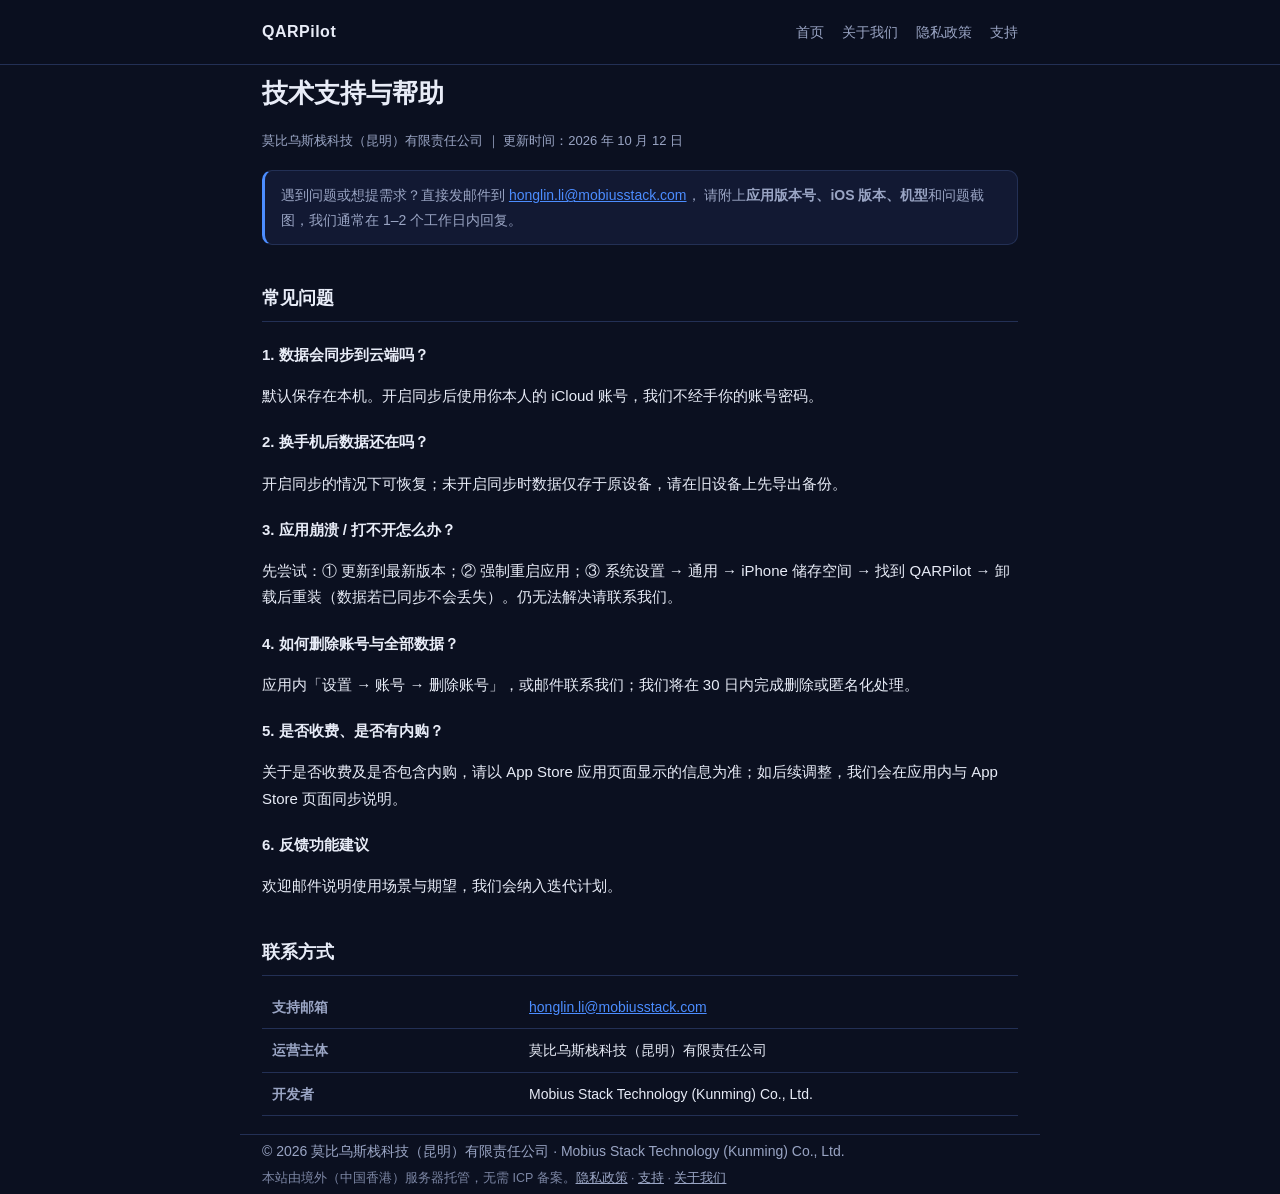
==== support.html @ 1c4980bc "官网初版：首页/关于我们/隐私政策/支持/404（境外托管）" ====
<!doctype html>
<html lang="zh-CN">
<head>
<meta charset="utf-8">
<meta name="viewport" content="width=device-width,initial-scale=1">
<title>技术支持 · QARPilot</title>
<link rel="stylesheet" href="style.css">
</head>
<body>
<header>
  <div class="wrap">
    <div class="brand">QARPilot</div>
    <nav><a href="index.html">首页</a><a href="about.html">关于我们</a><a href="privacy.html">隐私政策</a><a href="support.html">支持</a></nav>
  </div>
</header>
<main class="wrap">
  <h1 class="doc">技术支持与帮助</h1>
  <p class="meta">莫比乌斯栈科技（昆明）有限责任公司 ｜ 更新时间：2026 年 10 月 12 日</p>

  <div class="note">
    遇到问题或想提需求？直接发邮件到
    <a href="mailto:honglin.li@mobiusstack.com">honglin.li@mobiusstack.com</a>，
    请附上<strong>应用版本号、iOS 版本、机型</strong>和问题截图，我们通常在 1–2 个工作日内回复。
  </div>

  <h2>常见问题</h2>

  <h3 class="sub">1. 数据会同步到云端吗？</h3>
  <p>默认保存在本机。开启同步后使用你本人的 iCloud 账号，我们不经手你的账号密码。</p>

  <h3 class="sub">2. 换手机后数据还在吗？</h3>
  <p>开启同步的情况下可恢复；未开启同步时数据仅存于原设备，请在旧设备上先导出备份。</p>

  <h3 class="sub">3. 应用崩溃 / 打不开怎么办？</h3>
  <p>先尝试：① 更新到最新版本；② 强制重启应用；③ 系统设置 → 通用 → iPhone 储存空间 → 找到 QARPilot → 卸载后重装（数据若已同步不会丢失）。仍无法解决请联系我们。</p>

  <h3 class="sub">4. 如何删除账号与全部数据？</h3>
  <p>应用内「设置 → 账号 → 删除账号」，或邮件联系我们；我们将在 30 日内完成删除或匿名化处理。</p>

  <h3 class="sub">5. 是否收费、是否有内购？</h3>
  <p>关于是否收费及是否包含内购，请以 App Store 应用页面显示的信息为准；如后续调整，我们会在应用内与 App Store 页面同步说明。</p>

  <h3 class="sub">6. 反馈功能建议</h3>
  <p>欢迎邮件说明使用场景与期望，我们会纳入迭代计划。</p>

  <h2>联系方式</h2>
  <table>
    <tr><th>支持邮箱</th><td><a href="mailto:honglin.li@mobiusstack.com">honglin.li@mobiusstack.com</a></td></tr>
    <tr><th>运营主体</th><td>莫比乌斯栈科技（昆明）有限责任公司</td></tr>
    <tr><th>开发者</th><td>Mobius Stack Technology (Kunming) Co., Ltd.</td></tr>
  </table>
</main>
<footer class="wrap">
  <p>© 2026 莫比乌斯栈科技（昆明）有限责任公司 · Mobius Stack Technology (Kunming) Co., Ltd.</p>
  <p class="fine">本站由境外（中国香港）服务器托管，无需 ICP 备案。<a href="privacy.html">隐私政策</a> · <a href="support.html">支持</a> · <a href="about.html">关于我们</a></p>
</footer>
</body>
</html>
---- style.css ----
:root{
  --bg:#0b1020; --card:#121933; --fg:#e8ecf7; --muted:#9aa5c4;
  --accent:#4c8dff; --line:#233055;
}
*{box-sizing:border-box}
html{-webkit-text-size-adjust:100%}
body{margin:0;background:var(--bg);color:var(--fg);
  font-family:-apple-system,BlinkMacSystemFont,"PingFang SC","Hiragino Sans GB","Microsoft YaHei",sans-serif;
  line-height:1.75}
.wrap{max-width:800px;margin:0 auto;padding:0 22px}
header{border-bottom:1px solid var(--line);background:rgba(11,16,32,.92);position:sticky;top:0;backdrop-filter:blur(8px);z-index:9}
header .wrap{display:flex;align-items:center;justify-content:space-between;height:64px}
.brand{font-weight:700;letter-spacing:.5px}
nav a{color:var(--muted);text-decoration:none;margin-left:18px;font-size:14px}
nav a:hover{color:var(--fg)}
.hero{padding:72px 0 48px}
.hero h1{font-size:34px;margin:0 0 14px;line-height:1.3}
.hero p.lead{font-size:17px;color:var(--muted);margin:0 0 26px}
.tag{display:inline-block;font-size:12px;color:var(--accent);border:1px solid var(--accent);
  border-radius:999px;padding:2px 10px;margin-bottom:18px}
.btn{display:inline-block;background:var(--accent);color:#fff;text-decoration:none;
  padding:11px 20px;border-radius:10px;font-weight:600;font-size:15px}
.btn.ghost{background:transparent;border:1px solid var(--line);color:var(--fg);margin-left:10px}
.grid{display:grid;grid-template-columns:repeat(auto-fit,minmax(220px,1fr));gap:14px;padding:8px 0 40px}
.card{background:var(--card);border:1px solid var(--line);border-radius:14px;padding:18px 18px 6px}
.card h3{margin:0 0 6px;font-size:16px}
.card p{color:var(--muted);font-size:14px;margin:0 0 12px}
main{padding:34px 0 60px}
h1.doc{font-size:26px;margin:6px 0 4px}
h2{font-size:18px;margin:34px 0 10px;padding-bottom:6px;border-bottom:1px solid var(--line)}
h3.sub{font-size:15px;margin:20px 0 6px;color:var(--fg)}
p,li{font-size:15px}
ul{padding-left:22px}
.meta{color:var(--muted);font-size:13px}
.note{background:var(--card);border:1px solid var(--line);border-left:3px solid var(--accent);
  border-radius:10px;padding:12px 16px;color:var(--muted);font-size:14px;margin:18px 0}
table{width:100%;border-collapse:collapse;margin:10px 0 18px;font-size:14px}
th,td{text-align:left;padding:9px 10px;border-bottom:1px solid var(--line);vertical-align:top}
th{color:var(--muted);font-weight:600;width:34%}
hr{border:0;border-top:1px solid var(--line);margin:34px 0}
footer{border-top:1px solid var(--line);padding:26px 0 40px;color:var(--muted);font-size:13px}
footer a{color:var(--muted)}
a{color:var(--accent)}
code{background:var(--card);padding:1px 6px;border-radius:6px;font-size:13px}

/* —— 2026-10-12 增补：卡片/页脚/列表 —— */
.card.featured{margin:14px 0 34px}
.card.featured h3{font-size:22px;margin:10px 0 8px}
ul.tight{margin:10px 0 16px;padding-left:20px}
ul.tight li{margin:6px 0}
footer .wrap{padding-top:26px;padding-bottom:34px}
footer p{margin:4px 0;color:var(--muted);font-size:14px}
footer p.fine{font-size:12.5px;color:#7c86a4}
h2{margin-top:38px}
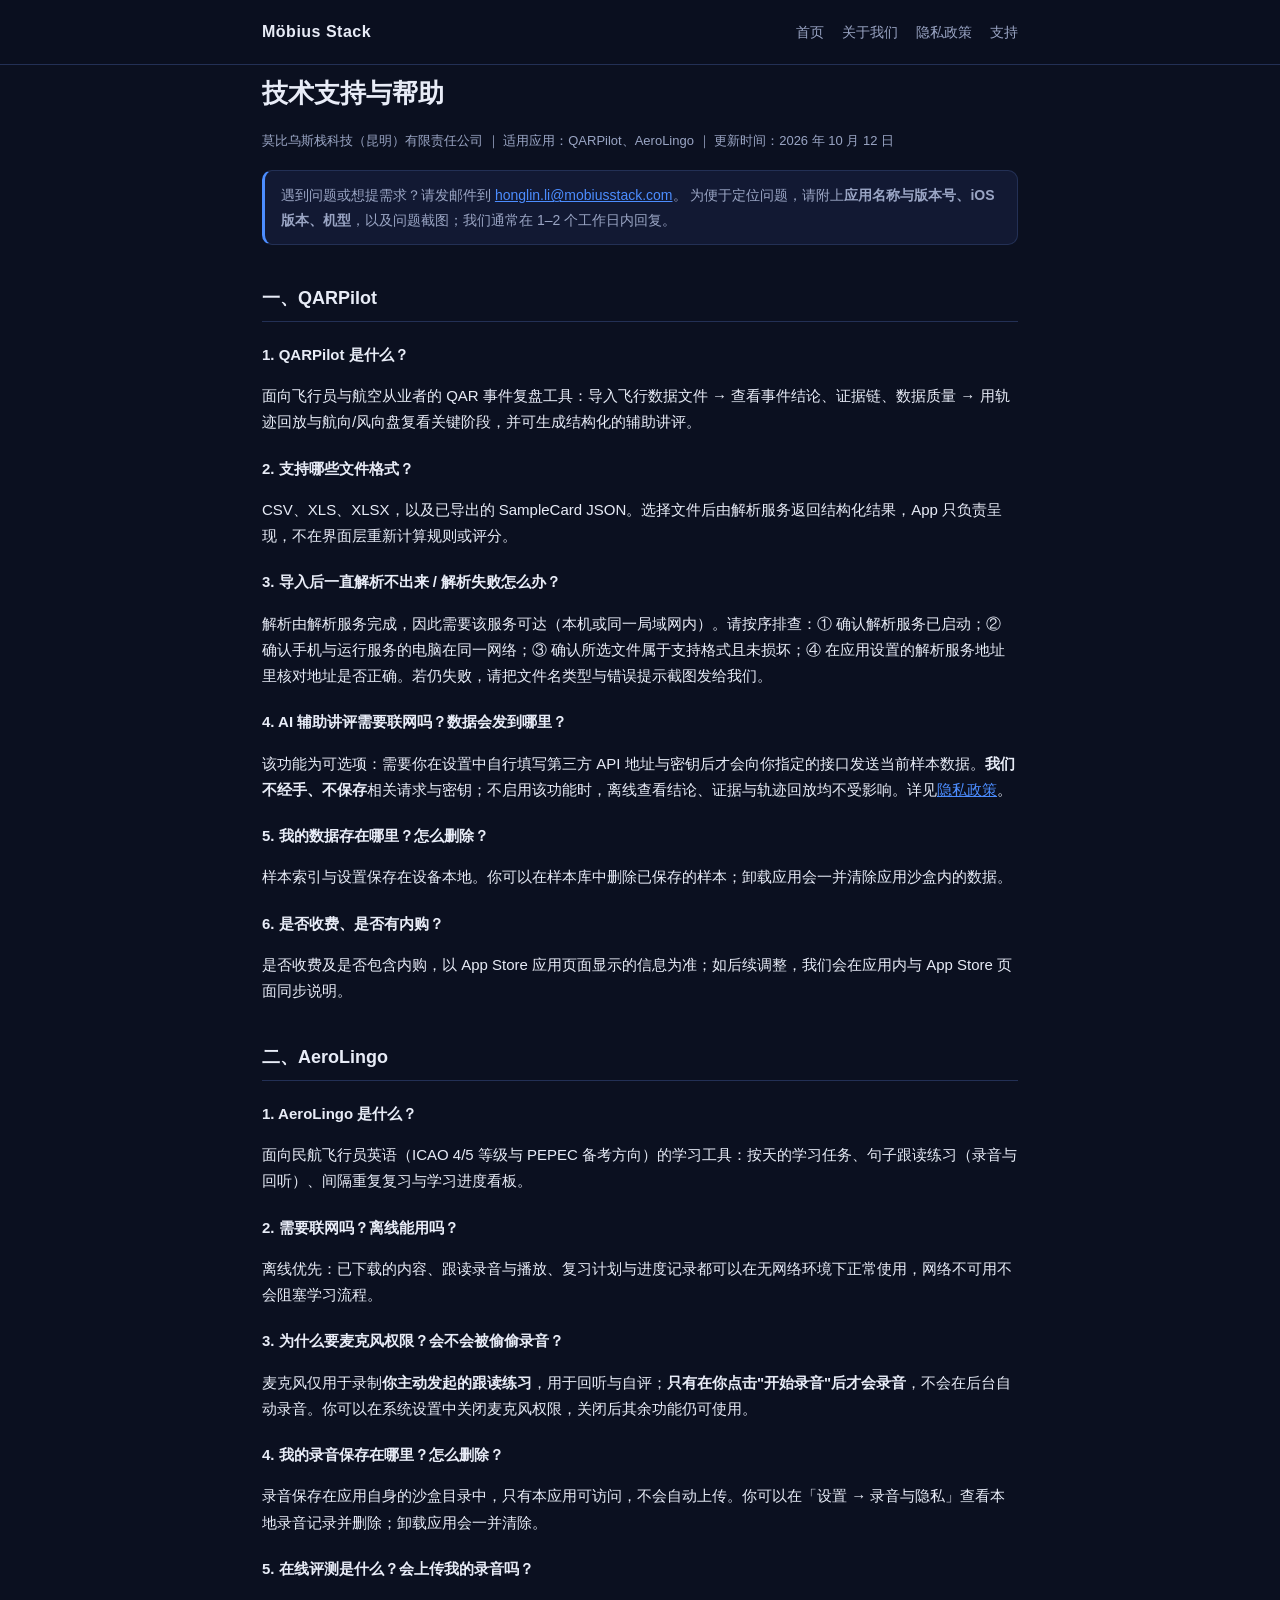
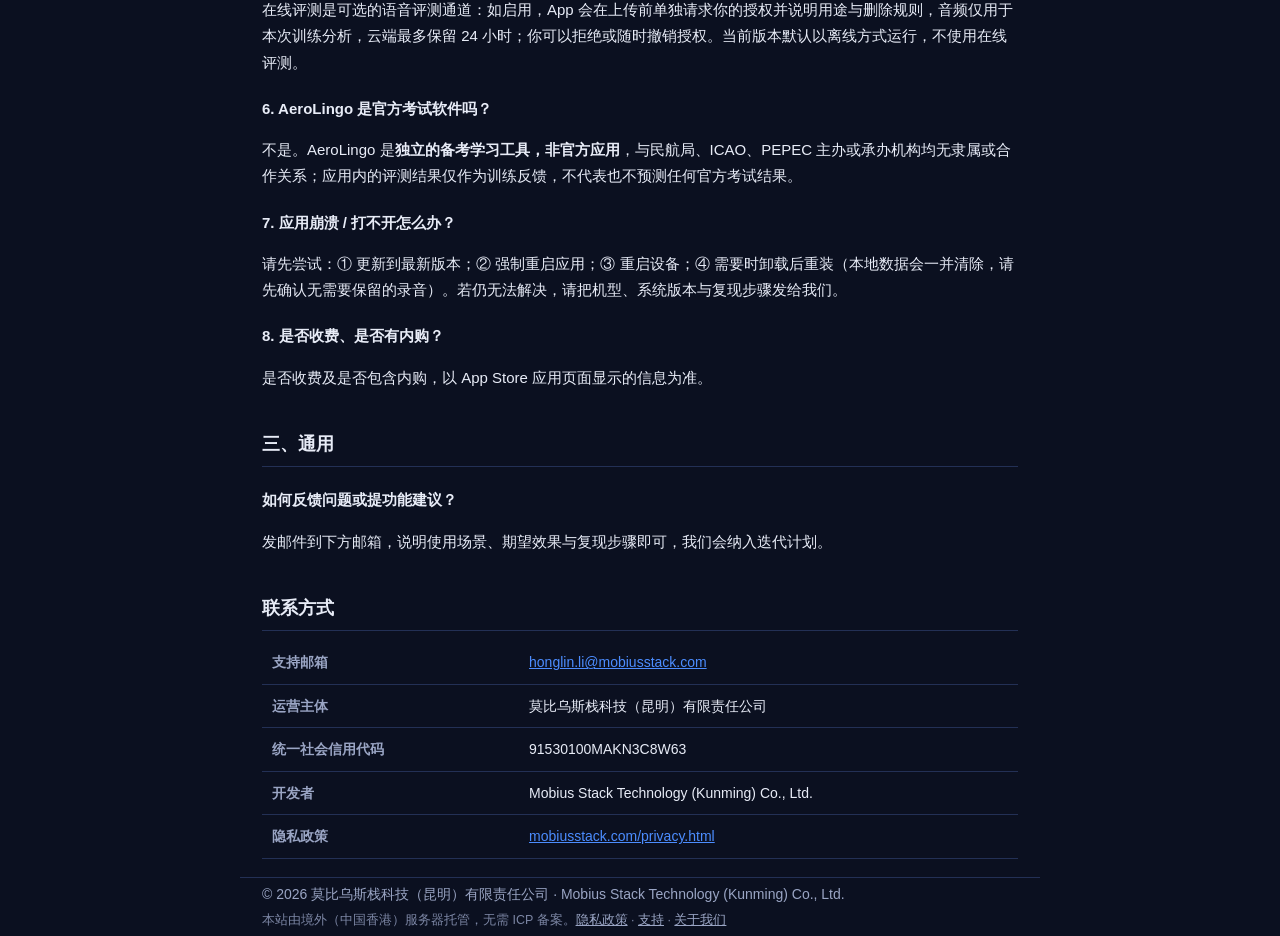
==== commit dd3e8220: "privacy/support: 重写为与实际功能一致（QARPilot + AeroLingo）" ====
--- a/support.html
+++ b/support.html
@@ -3,51 +3,84 @@
 <head>
 <meta charset="utf-8">
 <meta name="viewport" content="width=device-width,initial-scale=1">
-<title>技术支持 · QARPilot</title>
+<title>技术支持 · Mobius Stack（QARPilot / AeroLingo）</title>
+<meta name="description" content="莫比乌斯栈科技（昆明）有限责任公司移动应用 QARPilot 与 AeroLingo 的技术支持与常见问题。">
 <link rel="stylesheet" href="style.css">
 </head>
 <body>
 <header>
   <div class="wrap">
-    <div class="brand">QARPilot</div>
+    <div class="brand">Möbius&nbsp;Stack</div>
     <nav><a href="index.html">首页</a><a href="about.html">关于我们</a><a href="privacy.html">隐私政策</a><a href="support.html">支持</a></nav>
   </div>
 </header>
 <main class="wrap">
   <h1 class="doc">技术支持与帮助</h1>
-  <p class="meta">莫比乌斯栈科技（昆明）有限责任公司 ｜ 更新时间：2026 年 10 月 12 日</p>
+  <p class="meta">莫比乌斯栈科技（昆明）有限责任公司 ｜ 适用应用：QARPilot、AeroLingo ｜ 更新时间：2026 年 10 月 12 日</p>
 
   <div class="note">
-    遇到问题或想提需求？直接发邮件到
-    <a href="mailto:honglin.li@mobiusstack.com">honglin.li@mobiusstack.com</a>，
-    请附上<strong>应用版本号、iOS 版本、机型</strong>和问题截图，我们通常在 1–2 个工作日内回复。
+    遇到问题或想提需求？请发邮件到
+    <a href="mailto:honglin.li@mobiusstack.com">honglin.li@mobiusstack.com</a>。
+    为便于定位问题，请附上<strong>应用名称与版本号、iOS 版本、机型</strong>，以及问题截图；我们通常在 1–2 个工作日内回复。
   </div>
 
-  <h2>常见问题</h2>
+  <h2>一、QARPilot</h2>
 
-  <h3 class="sub">1. 数据会同步到云端吗？</h3>
-  <p>默认保存在本机。开启同步后使用你本人的 iCloud 账号，我们不经手你的账号密码。</p>
+  <h3 class="sub">1. QARPilot 是什么？</h3>
+  <p>面向飞行员与航空从业者的 QAR 事件复盘工具：导入飞行数据文件 → 查看事件结论、证据链、数据质量 → 用轨迹回放与航向/风向盘复看关键阶段，并可生成结构化的辅助讲评。</p>
 
-  <h3 class="sub">2. 换手机后数据还在吗？</h3>
-  <p>开启同步的情况下可恢复；未开启同步时数据仅存于原设备，请在旧设备上先导出备份。</p>
+  <h3 class="sub">2. 支持哪些文件格式？</h3>
+  <p>CSV、XLS、XLSX，以及已导出的 SampleCard JSON。选择文件后由解析服务返回结构化结果，App 只负责呈现，不在界面层重新计算规则或评分。</p>
 
-  <h3 class="sub">3. 应用崩溃 / 打不开怎么办？</h3>
-  <p>先尝试：① 更新到最新版本；② 强制重启应用；③ 系统设置 → 通用 → iPhone 储存空间 → 找到 QARPilot → 卸载后重装（数据若已同步不会丢失）。仍无法解决请联系我们。</p>
+  <h3 class="sub">3. 导入后一直解析不出来 / 解析失败怎么办？</h3>
+  <p>解析由解析服务完成，因此需要该服务可达（本机或同一局域网内）。请按序排查：① 确认解析服务已启动；② 确认手机与运行服务的电脑在同一网络；③ 确认所选文件属于支持格式且未损坏；④ 在应用设置的解析服务地址里核对地址是否正确。若仍失败，请把文件名类型与错误提示截图发给我们。</p>
 
-  <h3 class="sub">4. 如何删除账号与全部数据？</h3>
-  <p>应用内「设置 → 账号 → 删除账号」，或邮件联系我们；我们将在 30 日内完成删除或匿名化处理。</p>
+  <h3 class="sub">4. AI 辅助讲评需要联网吗？数据会发到哪里？</h3>
+  <p>该功能为可选项：需要你在设置中自行填写第三方 API 地址与密钥后才会向你指定的接口发送当前样本数据。<strong>我们不经手、不保存</strong>相关请求与密钥；不启用该功能时，离线查看结论、证据与轨迹回放均不受影响。详见<a href="privacy.html">隐私政策</a>。</p>
 
-  <h3 class="sub">5. 是否收费、是否有内购？</h3>
-  <p>关于是否收费及是否包含内购，请以 App Store 应用页面显示的信息为准；如后续调整，我们会在应用内与 App Store 页面同步说明。</p>
+  <h3 class="sub">5. 我的数据存在哪里？怎么删除？</h3>
+  <p>样本索引与设置保存在设备本地。你可以在样本库中删除已保存的样本；卸载应用会一并清除应用沙盒内的数据。</p>
 
-  <h3 class="sub">6. 反馈功能建议</h3>
-  <p>欢迎邮件说明使用场景与期望，我们会纳入迭代计划。</p>
+  <h3 class="sub">6. 是否收费、是否有内购？</h3>
+  <p>是否收费及是否包含内购，以 App Store 应用页面显示的信息为准；如后续调整，我们会在应用内与 App Store 页面同步说明。</p>
+
+  <h2>二、AeroLingo</h2>
+
+  <h3 class="sub">1. AeroLingo 是什么？</h3>
+  <p>面向民航飞行员英语（ICAO 4/5 等级与 PEPEC 备考方向）的学习工具：按天的学习任务、句子跟读练习（录音与回听）、间隔重复复习与学习进度看板。</p>
+
+  <h3 class="sub">2. 需要联网吗？离线能用吗？</h3>
+  <p>离线优先：已下载的内容、跟读录音与播放、复习计划与进度记录都可以在无网络环境下正常使用，网络不可用不会阻塞学习流程。</p>
+
+  <h3 class="sub">3. 为什么要麦克风权限？会不会被偷偷录音？</h3>
+  <p>麦克风仅用于录制<strong>你主动发起的跟读练习</strong>，用于回听与自评；<strong>只有在你点击"开始录音"后才会录音</strong>，不会在后台自动录音。你可以在系统设置中关闭麦克风权限，关闭后其余功能仍可使用。</p>
+
+  <h3 class="sub">4. 我的录音保存在哪里？怎么删除？</h3>
+  <p>录音保存在应用自身的沙盒目录中，只有本应用可访问，不会自动上传。你可以在「设置 → 录音与隐私」查看本地录音记录并删除；卸载应用会一并清除。</p>
+
+  <h3 class="sub">5. 在线评测是什么？会上传我的录音吗？</h3>
+  <p>在线评测是可选的语音评测通道：如启用，App 会在上传前单独请求你的授权并说明用途与删除规则，音频仅用于本次训练分析，云端最多保留 24 小时；你可以拒绝或随时撤销授权。当前版本默认以离线方式运行，不使用在线评测。</p>
+
+  <h3 class="sub">6. AeroLingo 是官方考试软件吗？</h3>
+  <p>不是。AeroLingo 是<strong>独立的备考学习工具，非官方应用</strong>，与民航局、ICAO、PEPEC 主办或承办机构均无隶属或合作关系；应用内的评测结果仅作为训练反馈，不代表也不预测任何官方考试结果。</p>
+
+  <h3 class="sub">7. 应用崩溃 / 打不开怎么办？</h3>
+  <p>请先尝试：① 更新到最新版本；② 强制重启应用；③ 重启设备；④ 需要时卸载后重装（本地数据会一并清除，请先确认无需要保留的录音）。若仍无法解决，请把机型、系统版本与复现步骤发给我们。</p>
+
+  <h3 class="sub">8. 是否收费、是否有内购？</h3>
+  <p>是否收费及是否包含内购，以 App Store 应用页面显示的信息为准。</p>
+
+  <h2>三、通用</h2>
+  <h3 class="sub">如何反馈问题或提功能建议？</h3>
+  <p>发邮件到下方邮箱，说明使用场景、期望效果与复现步骤即可，我们会纳入迭代计划。</p>
 
   <h2>联系方式</h2>
   <table>
     <tr><th>支持邮箱</th><td><a href="mailto:honglin.li@mobiusstack.com">honglin.li@mobiusstack.com</a></td></tr>
     <tr><th>运营主体</th><td>莫比乌斯栈科技（昆明）有限责任公司</td></tr>
+    <tr><th>统一社会信用代码</th><td>91530100MAKN3C8W63</td></tr>
     <tr><th>开发者</th><td>Mobius Stack Technology (Kunming) Co., Ltd.</td></tr>
+    <tr><th>隐私政策</th><td><a href="privacy.html">mobiusstack.com/privacy.html</a></td></tr>
   </table>
 </main>
 <footer class="wrap">
